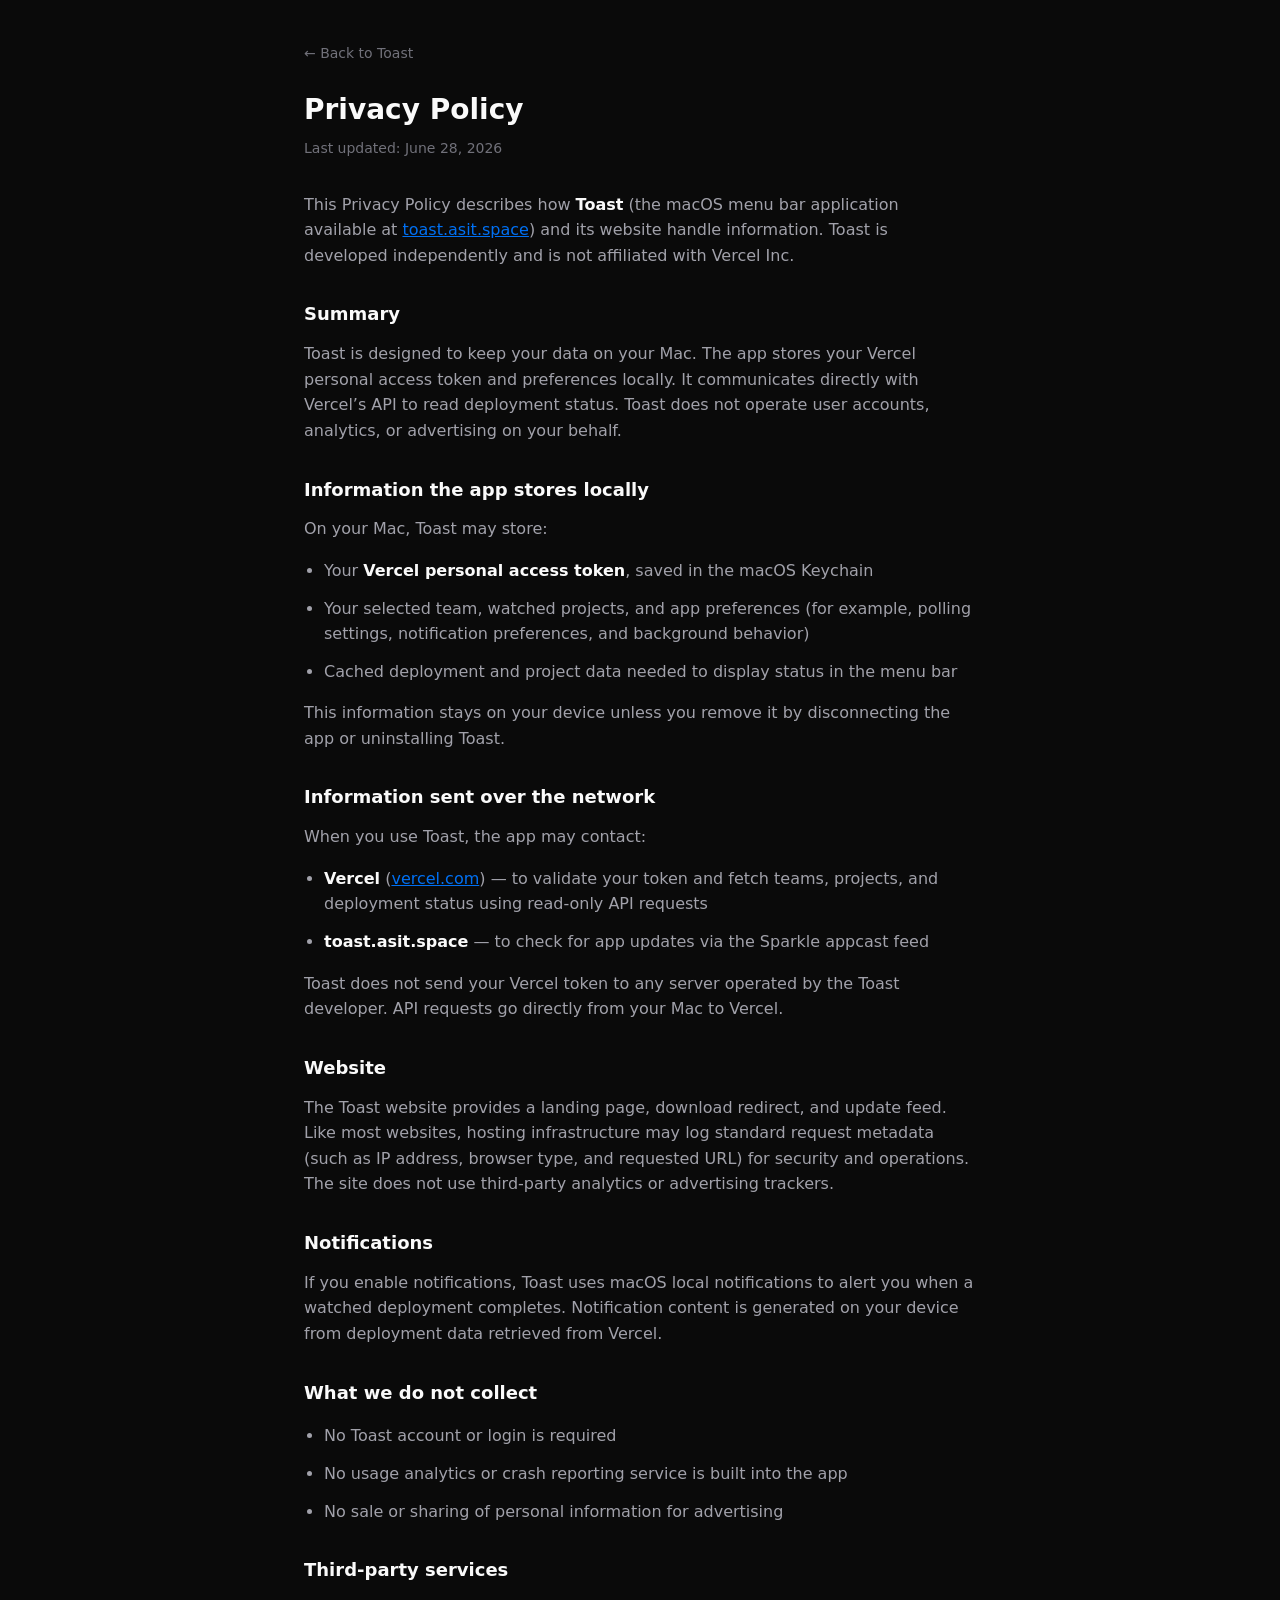
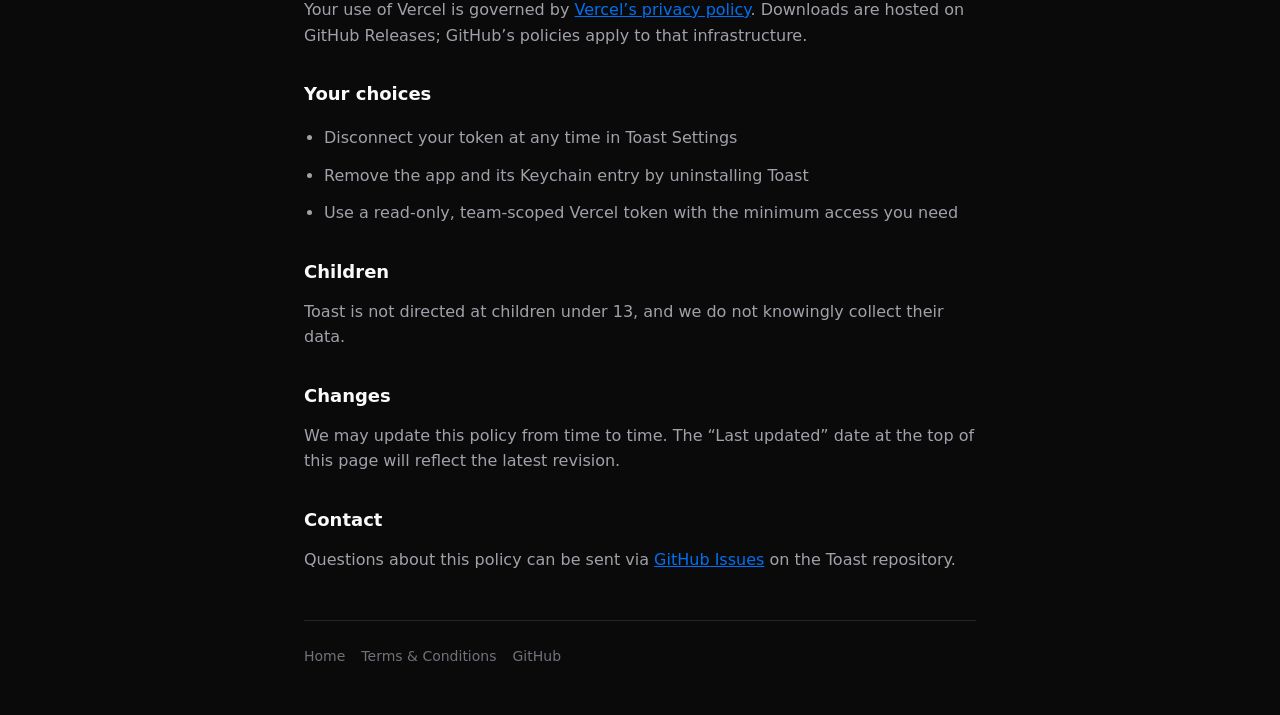
==== web/public/privacy/index.html @ bce1a6bd "Add privacy policy and terms pages to the website. Co-authored-by: Cursor <cursoragent@cursor.com>" ====
<!DOCTYPE html>
<html lang="en">
  <head>
    <meta charset="utf-8" />
    <meta name="viewport" content="width=device-width, initial-scale=1" />
    <title>Privacy Policy — Toast</title>
    <link rel="icon" href="/favicon.png" type="image/png" />
    <link rel="apple-touch-icon" href="/apple-touch-icon.png" />
    <meta
      name="description"
      content="Privacy policy for Toast, a macOS menu bar app for Vercel deployment status."
    />
    <style>
      :root {
        color-scheme: light dark;
        font-family: system-ui, -apple-system, BlinkMacSystemFont, "Segoe UI", sans-serif;
        line-height: 1.6;
      }
      body {
        margin: 0;
        min-height: 100vh;
        background: #0a0a0a;
        color: #fafafa;
      }
      main {
        max-width: 42rem;
        margin: 0 auto;
        padding: 2.5rem 1.5rem 3rem;
      }
      .back {
        display: inline-block;
        margin-bottom: 1.5rem;
        color: #71717a;
        text-decoration: none;
        font-size: 0.875rem;
      }
      .back:hover {
        color: #a1a1aa;
      }
      h1 {
        font-size: 1.75rem;
        margin: 0 0 0.25rem;
      }
      .updated {
        color: #71717a;
        font-size: 0.875rem;
        margin: 0 0 2rem;
      }
      h2 {
        font-size: 1.125rem;
        margin: 2rem 0 0.75rem;
      }
      p,
      li {
        color: #a1a1aa;
        margin: 0.75rem 0;
      }
      ul {
        padding-left: 1.25rem;
      }
      a {
        color: #0070f3;
      }
      strong {
        color: #fafafa;
      }
      footer {
        margin-top: 3rem;
        padding-top: 1.5rem;
        border-top: 1px solid #27272a;
        font-size: 0.875rem;
      }
      footer nav {
        display: flex;
        flex-wrap: wrap;
        gap: 1rem;
      }
      footer a {
        color: #71717a;
        text-decoration: none;
      }
      footer a:hover {
        color: #a1a1aa;
      }
    </style>
  </head>
  <body>
    <main>
      <a class="back" href="/">← Back to Toast</a>
      <h1>Privacy Policy</h1>
      <p class="updated">Last updated: June 28, 2026</p>

      <p>
        This Privacy Policy describes how <strong>Toast</strong> (the macOS menu bar application
        available at <a href="https://toast.asit.space/">toast.asit.space</a>) and its website
        handle information. Toast is developed independently and is not affiliated with Vercel Inc.
      </p>

      <h2>Summary</h2>
      <p>
        Toast is designed to keep your data on your Mac. The app stores your Vercel personal access
        token and preferences locally. It communicates directly with Vercel’s API to read deployment
        status. Toast does not operate user accounts, analytics, or advertising on your behalf.
      </p>

      <h2>Information the app stores locally</h2>
      <p>On your Mac, Toast may store:</p>
      <ul>
        <li>
          Your <strong>Vercel personal access token</strong>, saved in the macOS Keychain
        </li>
        <li>
          Your selected team, watched projects, and app preferences (for example, polling settings,
          notification preferences, and background behavior)
        </li>
        <li>
          Cached deployment and project data needed to display status in the menu bar
        </li>
      </ul>
      <p>
        This information stays on your device unless you remove it by disconnecting the app or
        uninstalling Toast.
      </p>

      <h2>Information sent over the network</h2>
      <p>When you use Toast, the app may contact:</p>
      <ul>
        <li>
          <strong>Vercel</strong> (<a href="https://vercel.com">vercel.com</a>) — to validate your
          token and fetch teams, projects, and deployment status using read-only API requests
        </li>
        <li>
          <strong>toast.asit.space</strong> — to check for app updates via the Sparkle appcast feed
        </li>
      </ul>
      <p>
        Toast does not send your Vercel token to any server operated by the Toast developer. API
        requests go directly from your Mac to Vercel.
      </p>

      <h2>Website</h2>
      <p>
        The Toast website provides a landing page, download redirect, and update feed. Like most
        websites, hosting infrastructure may log standard request metadata (such as IP address,
        browser type, and requested URL) for security and operations. The site does not use
        third-party analytics or advertising trackers.
      </p>

      <h2>Notifications</h2>
      <p>
        If you enable notifications, Toast uses macOS local notifications to alert you when a
        watched deployment completes. Notification content is generated on your device from
        deployment data retrieved from Vercel.
      </p>

      <h2>What we do not collect</h2>
      <ul>
        <li>No Toast account or login is required</li>
        <li>No usage analytics or crash reporting service is built into the app</li>
        <li>No sale or sharing of personal information for advertising</li>
      </ul>

      <h2>Third-party services</h2>
      <p>
        Your use of Vercel is governed by
        <a href="https://vercel.com/legal/privacy-policy">Vercel’s privacy policy</a>. Downloads are
        hosted on GitHub Releases; GitHub’s policies apply to that infrastructure.
      </p>

      <h2>Your choices</h2>
      <ul>
        <li>Disconnect your token at any time in Toast Settings</li>
        <li>Remove the app and its Keychain entry by uninstalling Toast</li>
        <li>Use a read-only, team-scoped Vercel token with the minimum access you need</li>
      </ul>

      <h2>Children</h2>
      <p>Toast is not directed at children under 13, and we do not knowingly collect their data.</p>

      <h2>Changes</h2>
      <p>
        We may update this policy from time to time. The “Last updated” date at the top of this page
        will reflect the latest revision.
      </p>

      <h2>Contact</h2>
      <p>
        Questions about this policy can be sent via
        <a href="https://github.com/asitkhanda/toast/issues">GitHub Issues</a> on the Toast
        repository.
      </p>

      <footer>
        <nav>
          <a href="/">Home</a>
          <a href="/terms">Terms &amp; Conditions</a>
          <a href="https://github.com/asitkhanda/toast">GitHub</a>
        </nav>
      </footer>
    </main>
  </body>
</html>
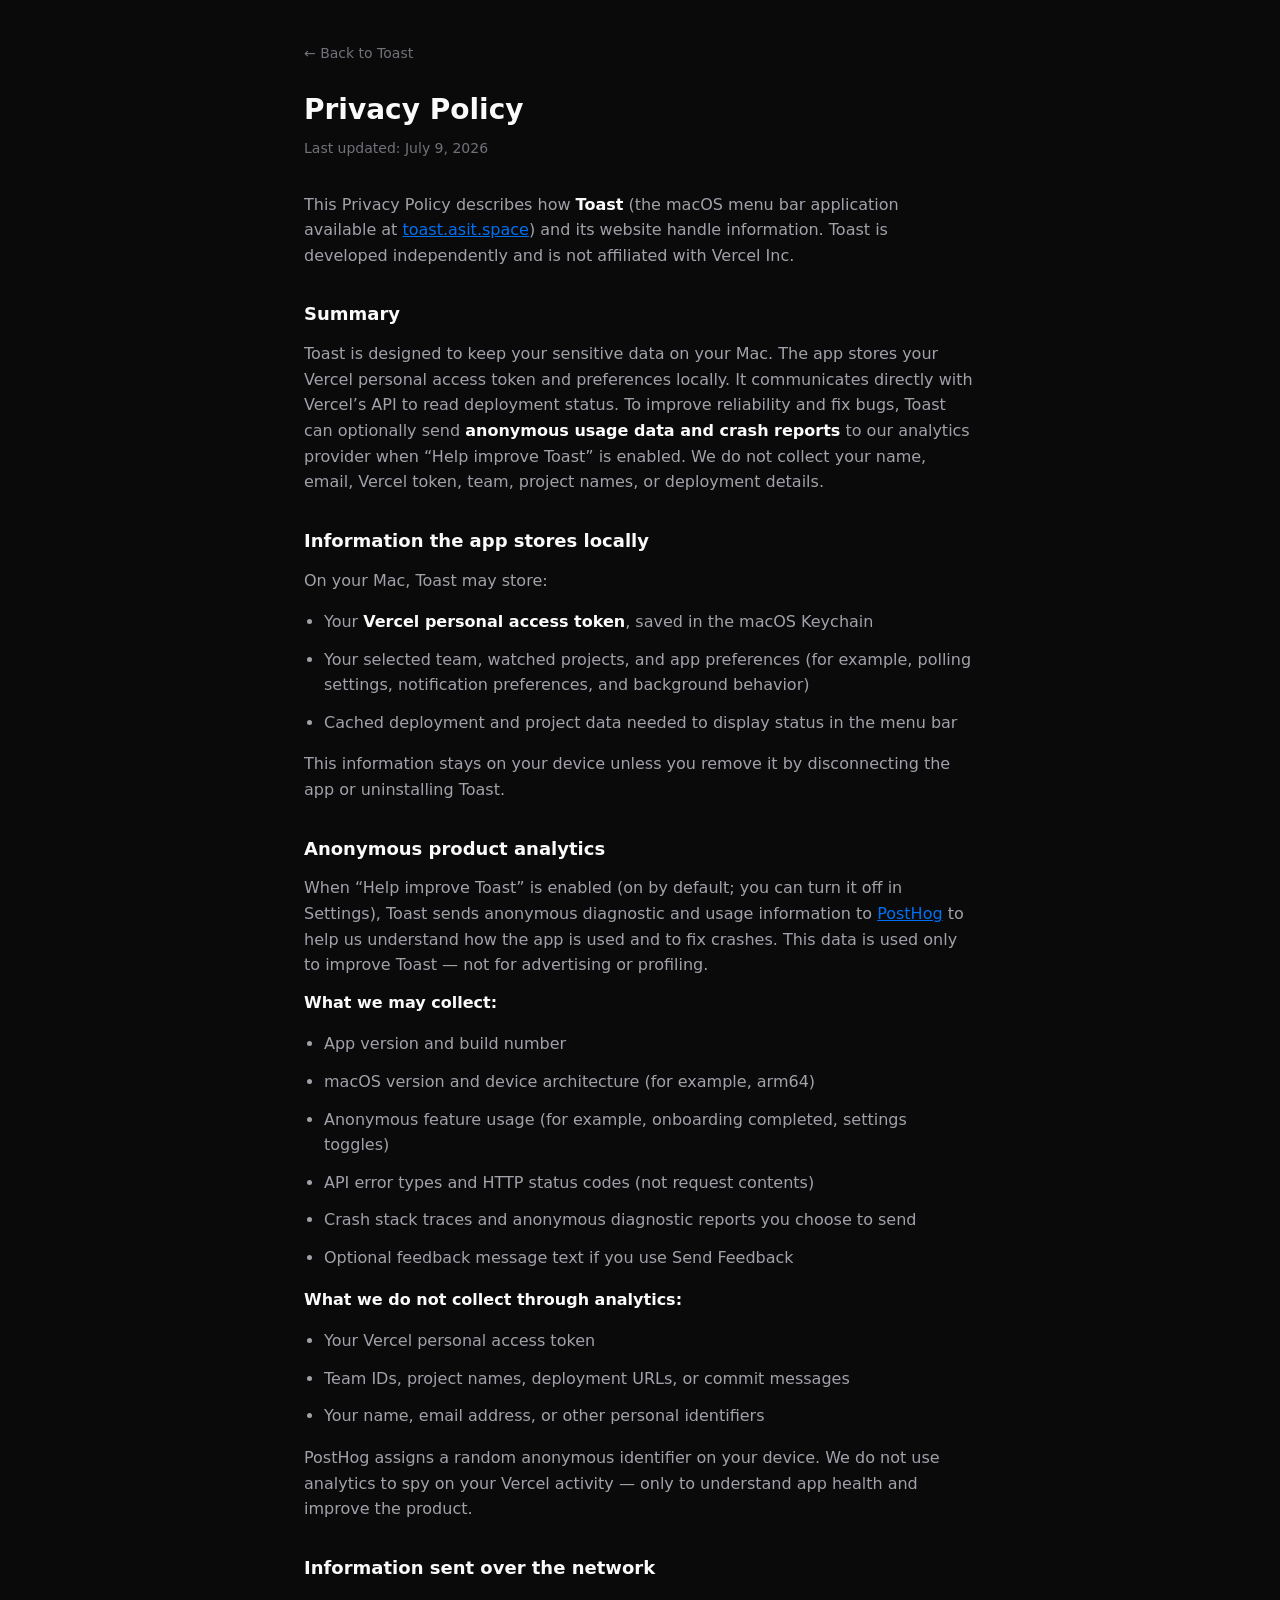
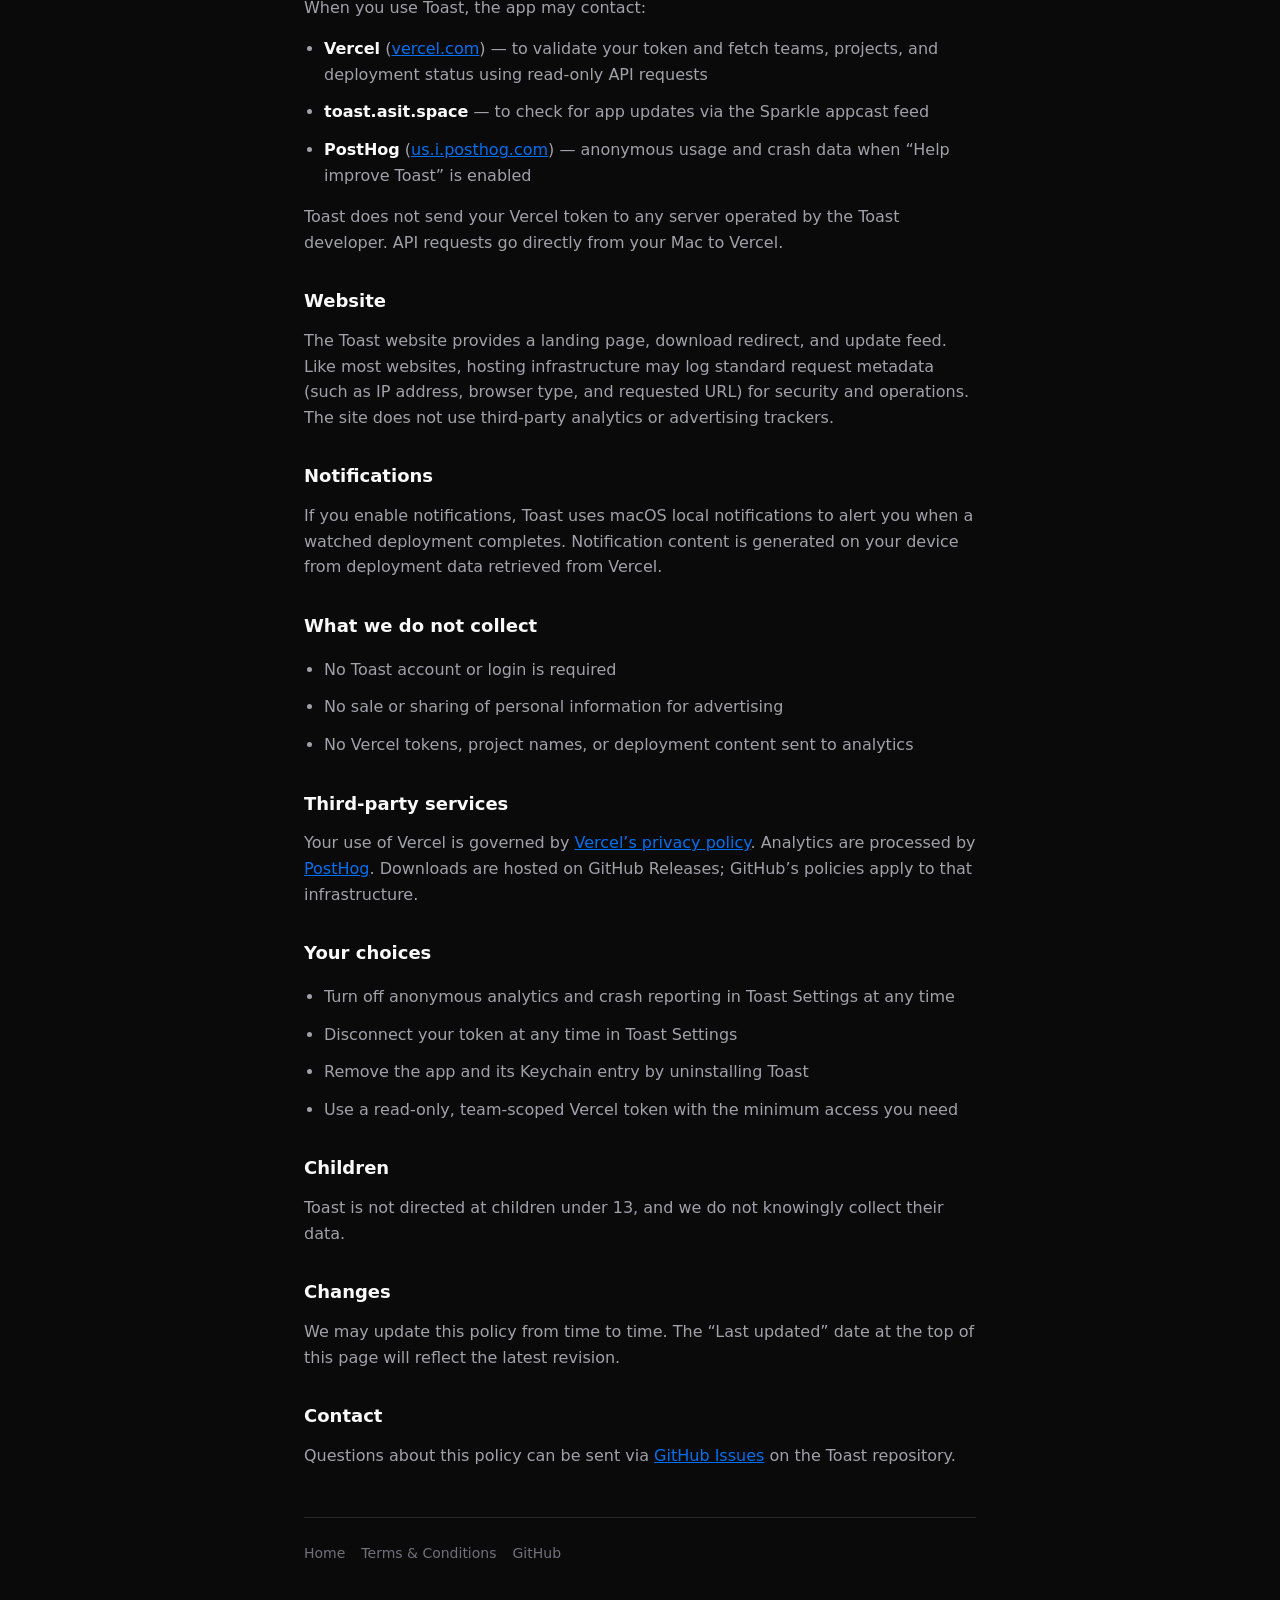
==== commit 5a3d278a: "Add PostHog analytics, crash reporting, and feedback (v0.4.0). Introduce opt-out anonymous analytics" ====
--- a/web/public/privacy/index.html
+++ b/web/public/privacy/index.html
@@ -88,7 +88,7 @@
     <main>
       <a class="back" href="/">← Back to Toast</a>
       <h1>Privacy Policy</h1>
-      <p class="updated">Last updated: June 28, 2026</p>
+      <p class="updated">Last updated: July 9, 2026</p>
 
       <p>
         This Privacy Policy describes how <strong>Toast</strong> (the macOS menu bar application
@@ -98,9 +98,12 @@
 
       <h2>Summary</h2>
       <p>
-        Toast is designed to keep your data on your Mac. The app stores your Vercel personal access
-        token and preferences locally. It communicates directly with Vercel’s API to read deployment
-        status. Toast does not operate user accounts, analytics, or advertising on your behalf.
+        Toast is designed to keep your sensitive data on your Mac. The app stores your Vercel
+        personal access token and preferences locally. It communicates directly with Vercel’s API
+        to read deployment status. To improve reliability and fix bugs, Toast can optionally send
+        <strong>anonymous usage data and crash reports</strong> to our analytics provider when
+        “Help improve Toast” is enabled. We do not collect your name, email, Vercel token, team,
+        project names, or deployment details.
       </p>
 
       <h2>Information the app stores locally</h2>
@@ -122,6 +125,34 @@
         uninstalling Toast.
       </p>
 
+      <h2>Anonymous product analytics</h2>
+      <p>
+        When “Help improve Toast” is enabled (on by default; you can turn it off in Settings),
+        Toast sends anonymous diagnostic and usage information to
+        <a href="https://posthog.com/privacy">PostHog</a> to help us understand how the app is
+        used and to fix crashes. This data is used only to improve Toast — not for advertising or
+        profiling.
+      </p>
+      <p><strong>What we may collect:</strong></p>
+      <ul>
+        <li>App version and build number</li>
+        <li>macOS version and device architecture (for example, arm64)</li>
+        <li>Anonymous feature usage (for example, onboarding completed, settings toggles)</li>
+        <li>API error types and HTTP status codes (not request contents)</li>
+        <li>Crash stack traces and anonymous diagnostic reports you choose to send</li>
+        <li>Optional feedback message text if you use Send Feedback</li>
+      </ul>
+      <p><strong>What we do not collect through analytics:</strong></p>
+      <ul>
+        <li>Your Vercel personal access token</li>
+        <li>Team IDs, project names, deployment URLs, or commit messages</li>
+        <li>Your name, email address, or other personal identifiers</li>
+      </ul>
+      <p>
+        PostHog assigns a random anonymous identifier on your device. We do not use analytics to
+        spy on your Vercel activity — only to understand app health and improve the product.
+      </p>
+
       <h2>Information sent over the network</h2>
       <p>When you use Toast, the app may contact:</p>
       <ul>
@@ -131,6 +162,10 @@
         </li>
         <li>
           <strong>toast.asit.space</strong> — to check for app updates via the Sparkle appcast feed
+        </li>
+        <li>
+          <strong>PostHog</strong> (<a href="https://us.i.posthog.com">us.i.posthog.com</a>) —
+          anonymous usage and crash data when “Help improve Toast” is enabled
         </li>
       </ul>
       <p>
@@ -156,19 +191,22 @@
       <h2>What we do not collect</h2>
       <ul>
         <li>No Toast account or login is required</li>
-        <li>No usage analytics or crash reporting service is built into the app</li>
         <li>No sale or sharing of personal information for advertising</li>
+        <li>No Vercel tokens, project names, or deployment content sent to analytics</li>
       </ul>
 
       <h2>Third-party services</h2>
       <p>
         Your use of Vercel is governed by
-        <a href="https://vercel.com/legal/privacy-policy">Vercel’s privacy policy</a>. Downloads are
-        hosted on GitHub Releases; GitHub’s policies apply to that infrastructure.
+        <a href="https://vercel.com/legal/privacy-policy">Vercel’s privacy policy</a>. Analytics are
+        processed by
+        <a href="https://posthog.com/privacy">PostHog</a>. Downloads are hosted on GitHub
+        Releases; GitHub’s policies apply to that infrastructure.
       </p>
 
       <h2>Your choices</h2>
       <ul>
+        <li>Turn off anonymous analytics and crash reporting in Toast Settings at any time</li>
         <li>Disconnect your token at any time in Toast Settings</li>
         <li>Remove the app and its Keychain entry by uninstalling Toast</li>
         <li>Use a read-only, team-scoped Vercel token with the minimum access you need</li>
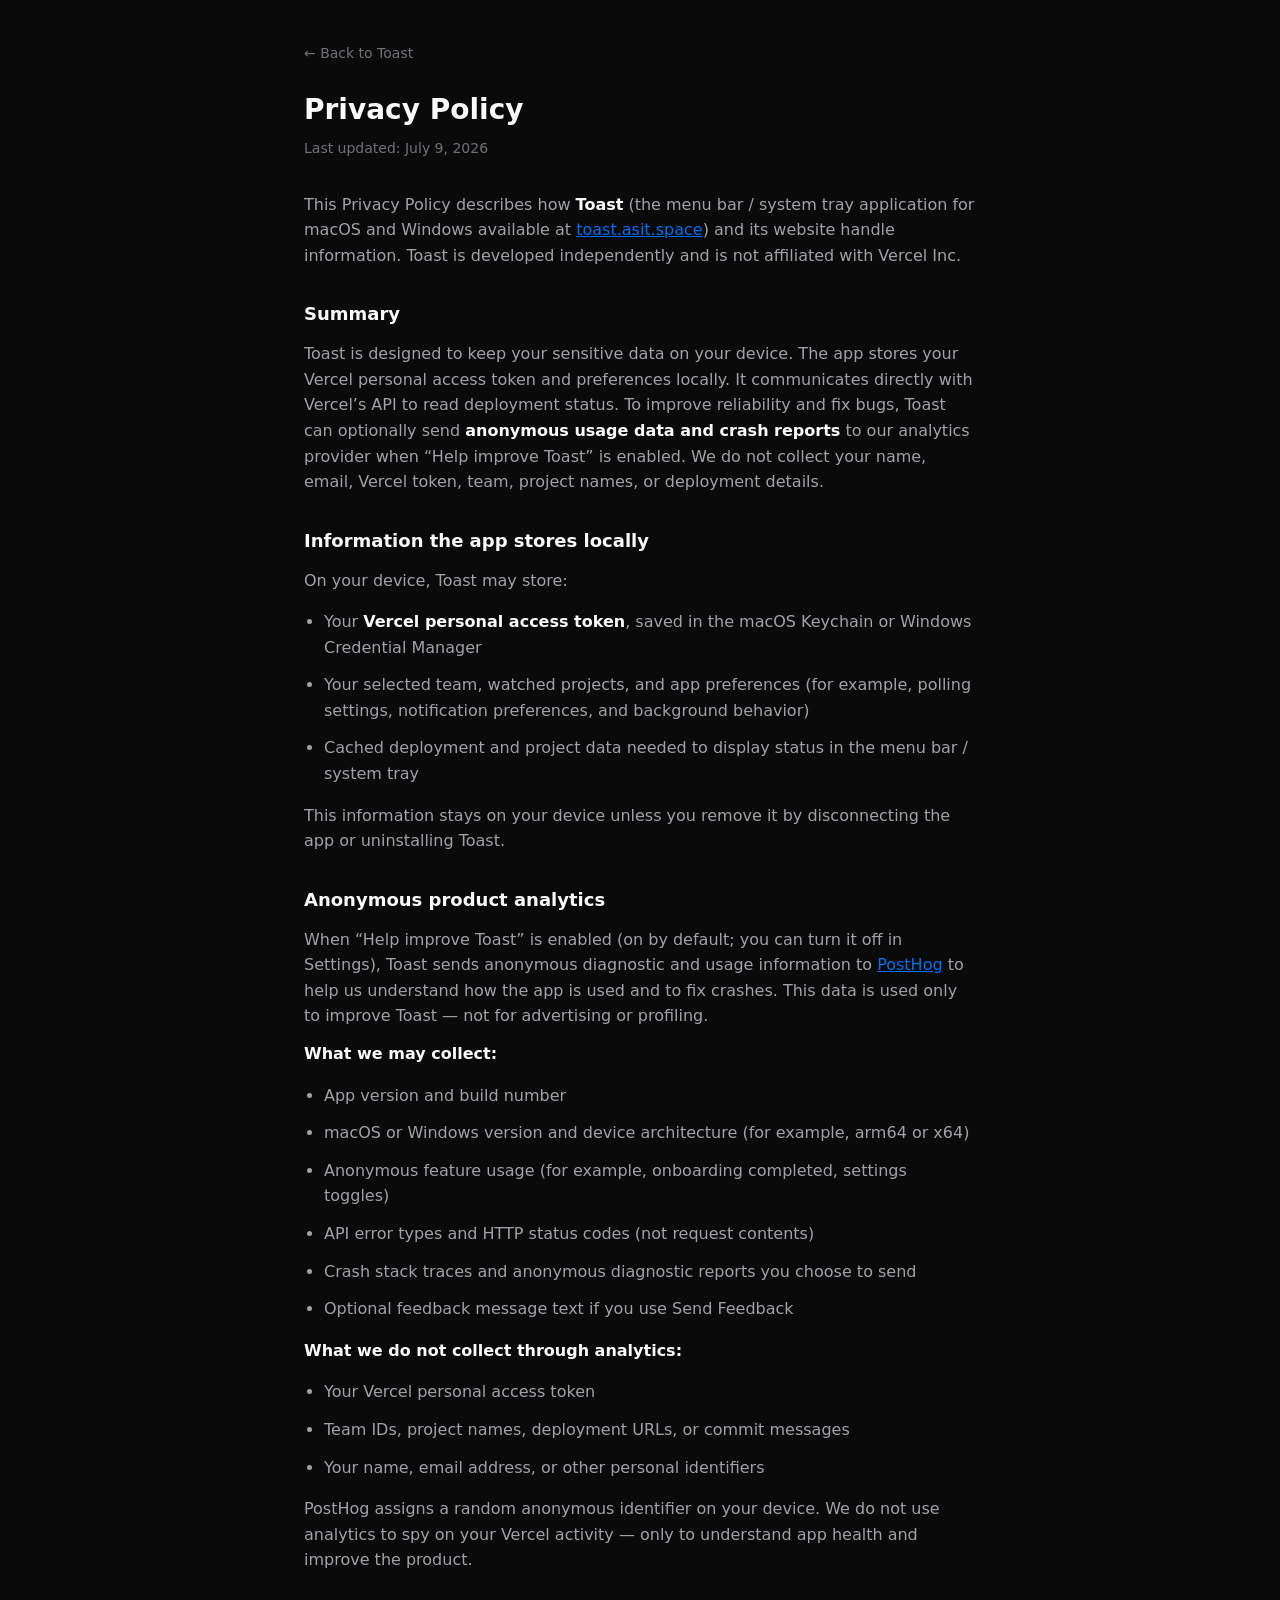
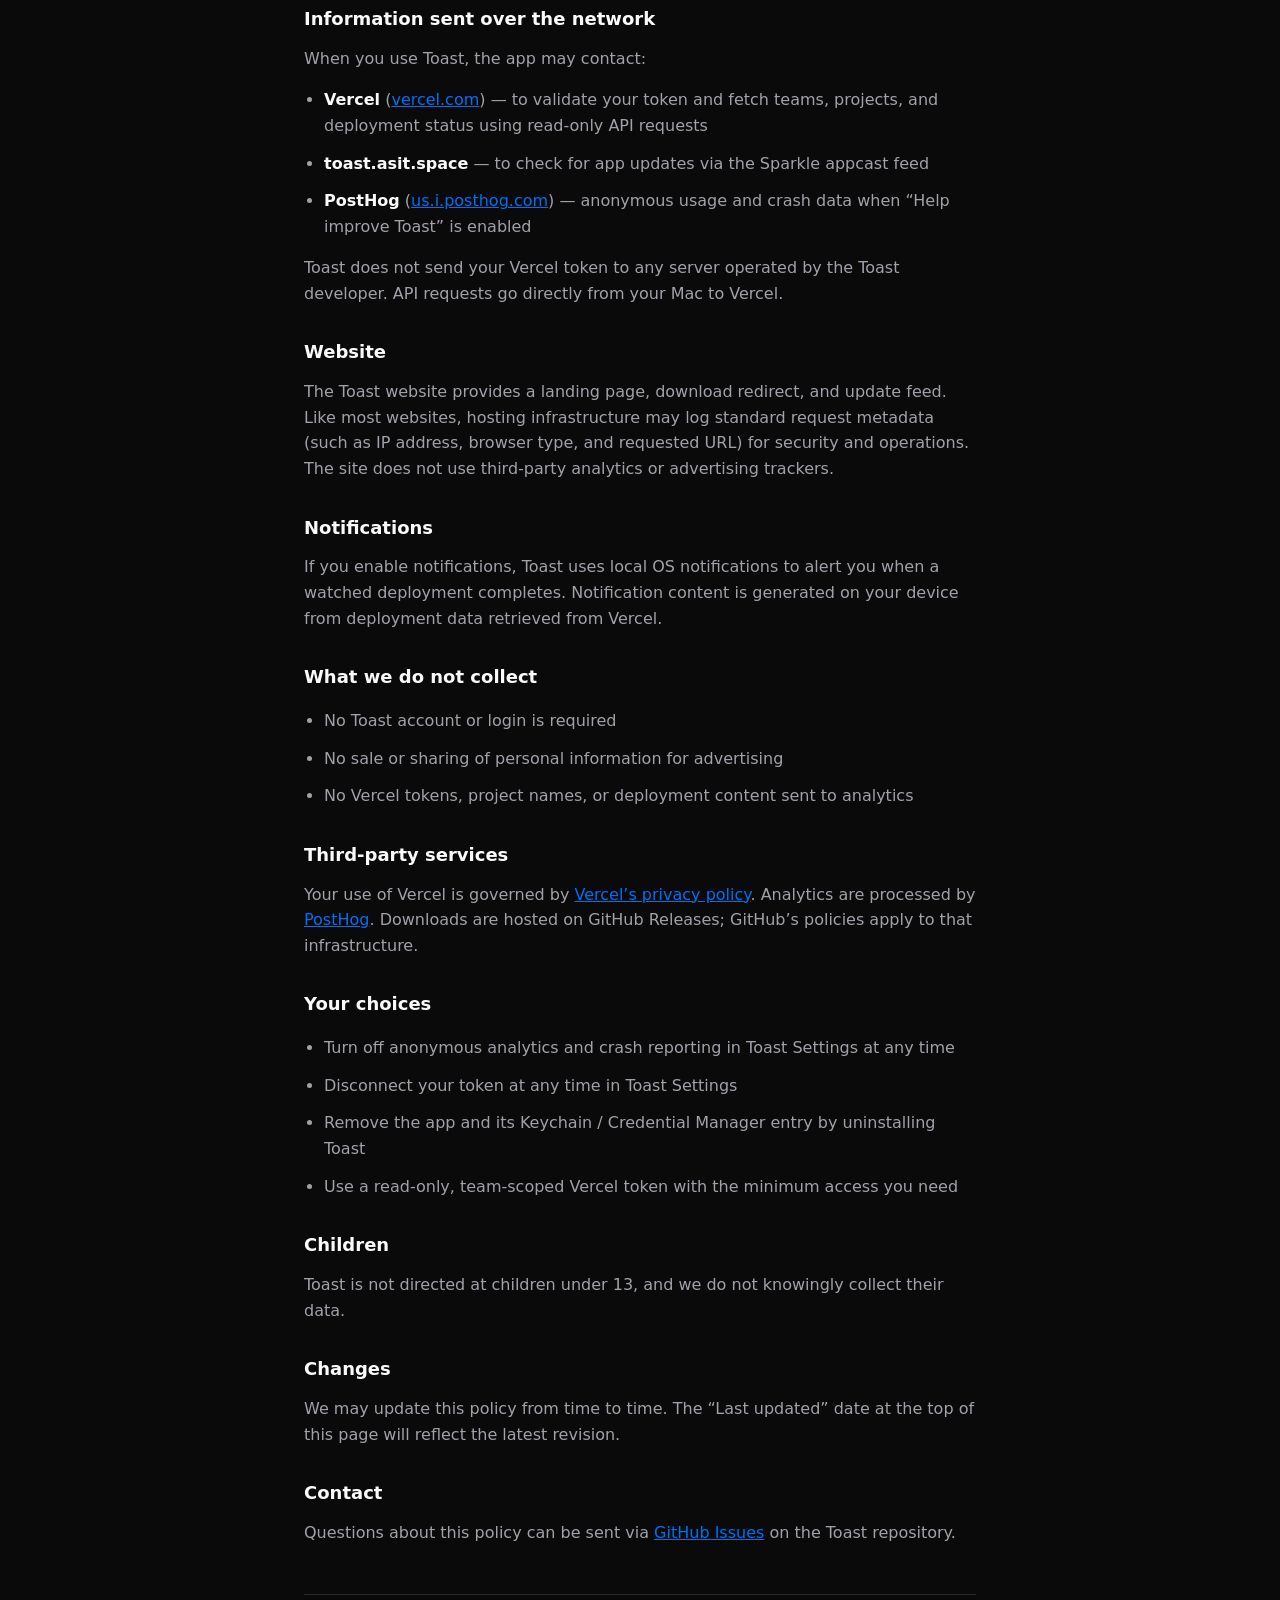
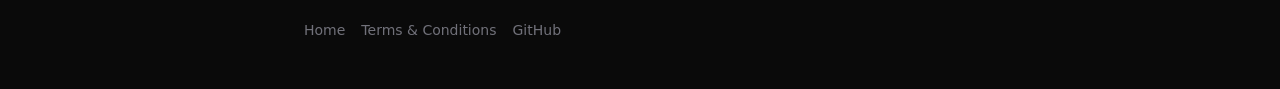
==== commit 538da650: "Add Windows Toast app (toast-win) and dual Mac/Windows download. Ship a WinUI 3 system-tray sibling " ====
--- a/web/public/privacy/index.html
+++ b/web/public/privacy/index.html
@@ -8,7 +8,7 @@
     <link rel="apple-touch-icon" href="/apple-touch-icon.png" />
     <meta
       name="description"
-      content="Privacy policy for Toast, a macOS menu bar app for Vercel deployment status."
+      content="Privacy policy for Toast, a menu bar / system tray app for Vercel deployment status."
     />
     <style>
       :root {
@@ -91,14 +91,15 @@
       <p class="updated">Last updated: July 9, 2026</p>
 
       <p>
-        This Privacy Policy describes how <strong>Toast</strong> (the macOS menu bar application
-        available at <a href="https://toast.asit.space/">toast.asit.space</a>) and its website
+        This Privacy Policy describes how <strong>Toast</strong> (the menu bar / system tray
+        application for macOS and Windows available at
+        <a href="https://toast.asit.space/">toast.asit.space</a>) and its website
         handle information. Toast is developed independently and is not affiliated with Vercel Inc.
       </p>
 
       <h2>Summary</h2>
       <p>
-        Toast is designed to keep your sensitive data on your Mac. The app stores your Vercel
+        Toast is designed to keep your sensitive data on your device. The app stores your Vercel
         personal access token and preferences locally. It communicates directly with Vercel’s API
         to read deployment status. To improve reliability and fix bugs, Toast can optionally send
         <strong>anonymous usage data and crash reports</strong> to our analytics provider when
@@ -107,17 +108,18 @@
       </p>
 
       <h2>Information the app stores locally</h2>
-      <p>On your Mac, Toast may store:</p>
-      <ul>
-        <li>
-          Your <strong>Vercel personal access token</strong>, saved in the macOS Keychain
+      <p>On your device, Toast may store:</p>
+      <ul>
+        <li>
+          Your <strong>Vercel personal access token</strong>, saved in the macOS Keychain or
+          Windows Credential Manager
         </li>
         <li>
           Your selected team, watched projects, and app preferences (for example, polling settings,
           notification preferences, and background behavior)
         </li>
         <li>
-          Cached deployment and project data needed to display status in the menu bar
+          Cached deployment and project data needed to display status in the menu bar / system tray
         </li>
       </ul>
       <p>
@@ -136,7 +138,7 @@
       <p><strong>What we may collect:</strong></p>
       <ul>
         <li>App version and build number</li>
-        <li>macOS version and device architecture (for example, arm64)</li>
+        <li>macOS or Windows version and device architecture (for example, arm64 or x64)</li>
         <li>Anonymous feature usage (for example, onboarding completed, settings toggles)</li>
         <li>API error types and HTTP status codes (not request contents)</li>
         <li>Crash stack traces and anonymous diagnostic reports you choose to send</li>
@@ -183,7 +185,7 @@
 
       <h2>Notifications</h2>
       <p>
-        If you enable notifications, Toast uses macOS local notifications to alert you when a
+        If you enable notifications, Toast uses local OS notifications to alert you when a
         watched deployment completes. Notification content is generated on your device from
         deployment data retrieved from Vercel.
       </p>
@@ -208,7 +210,7 @@
       <ul>
         <li>Turn off anonymous analytics and crash reporting in Toast Settings at any time</li>
         <li>Disconnect your token at any time in Toast Settings</li>
-        <li>Remove the app and its Keychain entry by uninstalling Toast</li>
+        <li>Remove the app and its Keychain / Credential Manager entry by uninstalling Toast</li>
         <li>Use a read-only, team-scoped Vercel token with the minimum access you need</li>
       </ul>
 
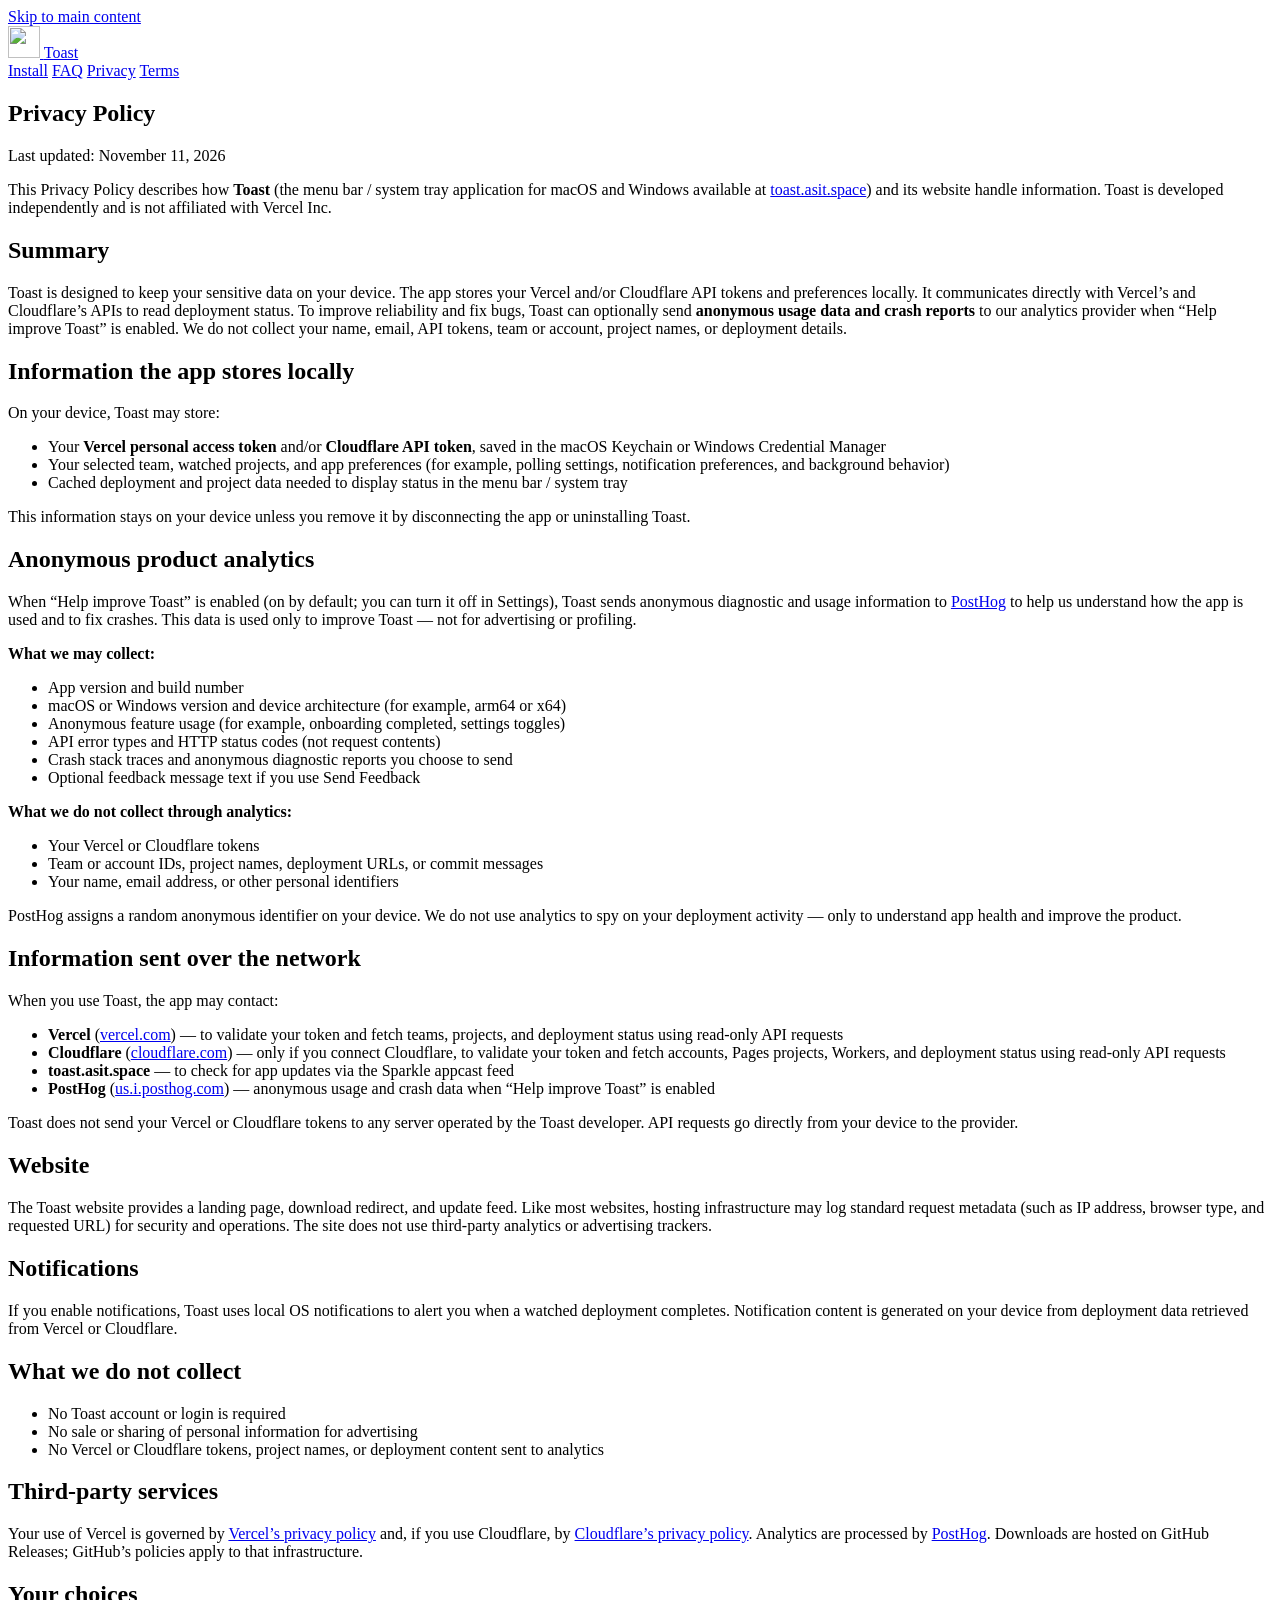
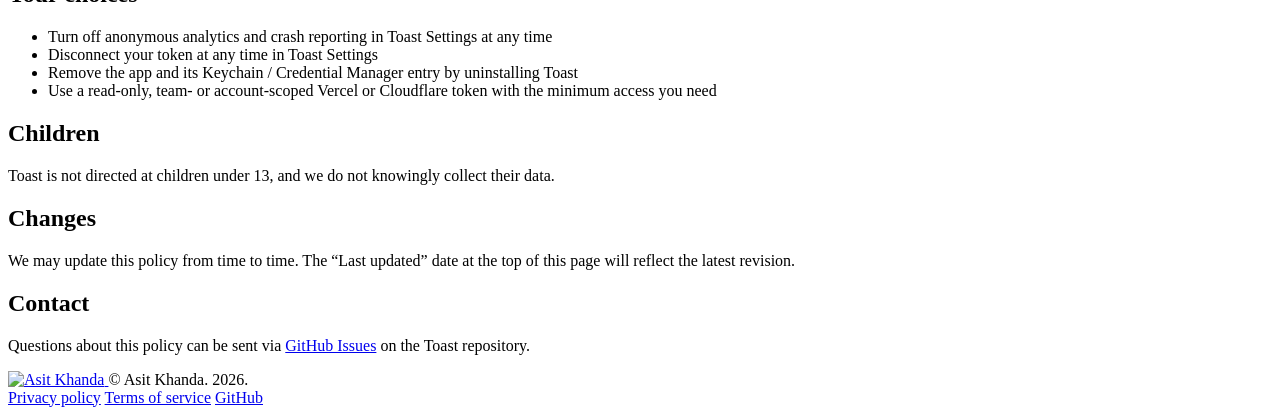
==== commit 7b3a2e4b: "Release 0.5.0: Cloudflare support and a redesigned Toast - Add Cloudflare Pages and Workers (real Wo" ====
--- a/web/public/privacy/index.html
+++ b/web/public/privacy/index.html
@@ -3,92 +3,37 @@
   <head>
     <meta charset="utf-8" />
     <meta name="viewport" content="width=device-width, initial-scale=1" />
+    <meta name="color-scheme" content="light dark" />
     <title>Privacy Policy — Toast</title>
+    <meta name="description" content="Privacy policy for Toast, a menu bar and system tray app for Vercel and Cloudflare deployment status." />
     <link rel="icon" href="/favicon.png" type="image/png" />
     <link rel="apple-touch-icon" href="/apple-touch-icon.png" />
-    <meta
-      name="description"
-      content="Privacy policy for Toast, a menu bar / system tray app for Vercel deployment status."
-    />
-    <style>
-      :root {
-        color-scheme: light dark;
-        font-family: system-ui, -apple-system, BlinkMacSystemFont, "Segoe UI", sans-serif;
-        line-height: 1.6;
-      }
-      body {
-        margin: 0;
-        min-height: 100vh;
-        background: #0a0a0a;
-        color: #fafafa;
-      }
-      main {
-        max-width: 42rem;
-        margin: 0 auto;
-        padding: 2.5rem 1.5rem 3rem;
-      }
-      .back {
-        display: inline-block;
-        margin-bottom: 1.5rem;
-        color: #71717a;
-        text-decoration: none;
-        font-size: 0.875rem;
-      }
-      .back:hover {
-        color: #a1a1aa;
-      }
-      h1 {
-        font-size: 1.75rem;
-        margin: 0 0 0.25rem;
-      }
-      .updated {
-        color: #71717a;
-        font-size: 0.875rem;
-        margin: 0 0 2rem;
-      }
-      h2 {
-        font-size: 1.125rem;
-        margin: 2rem 0 0.75rem;
-      }
-      p,
-      li {
-        color: #a1a1aa;
-        margin: 0.75rem 0;
-      }
-      ul {
-        padding-left: 1.25rem;
-      }
-      a {
-        color: #0070f3;
-      }
-      strong {
-        color: #fafafa;
-      }
-      footer {
-        margin-top: 3rem;
-        padding-top: 1.5rem;
-        border-top: 1px solid #27272a;
-        font-size: 0.875rem;
-      }
-      footer nav {
-        display: flex;
-        flex-wrap: wrap;
-        gap: 1rem;
-      }
-      footer a {
-        color: #71717a;
-        text-decoration: none;
-      }
-      footer a:hover {
-        color: #a1a1aa;
-      }
-    </style>
+    <link rel="preconnect" href="https://fonts.googleapis.com" />
+    <link rel="preconnect" href="https://fonts.gstatic.com" crossorigin />
+    <link href="https://fonts.googleapis.com/css2?family=Crimson+Text:wght@600;700&display=swap" rel="stylesheet" />
+    <link rel="stylesheet" href="/site.css" />
   </head>
   <body>
-    <main>
-      <a class="back" href="/">← Back to Toast</a>
-      <h1>Privacy Policy</h1>
-      <p class="updated">Last updated: July 9, 2026</p>
+    <a class="skip-link" href="#main">Skip to main content</a>
+    <header class="site-header">
+      <div class="wrap">
+        <a class="brand" href="/">
+          <img src="/toast_logo.png" width="32" height="32" alt="" />
+          <span>Toast</span>
+        </a>
+        <nav class="site-nav" aria-label="Main">
+          <a href="/#install">Install</a>
+          <a href="/#faq">FAQ</a>
+          <a href="/privacy" aria-current="page">Privacy</a>
+          <a href="/terms">Terms</a>
+        </nav>
+      </div>
+    </header>
+    <main id="main">
+      <div class="wrap">
+        <article class="prose">
+<h1>Privacy Policy</h1>
+      <p class="updated">Last updated: November 11, 2026</p>
 
       <p>
         This Privacy Policy describes how <strong>Toast</strong> (the menu bar / system tray
@@ -100,10 +45,10 @@
       <h2>Summary</h2>
       <p>
         Toast is designed to keep your sensitive data on your device. The app stores your Vercel
-        personal access token and preferences locally. It communicates directly with Vercel’s API
-        to read deployment status. To improve reliability and fix bugs, Toast can optionally send
+        and/or Cloudflare API tokens and preferences locally. It communicates directly with
+        Vercel’s and Cloudflare’s APIs to read deployment status. To improve reliability and fix bugs, Toast can optionally send
         <strong>anonymous usage data and crash reports</strong> to our analytics provider when
-        “Help improve Toast” is enabled. We do not collect your name, email, Vercel token, team,
+        “Help improve Toast” is enabled. We do not collect your name, email, API tokens, team or account,
         project names, or deployment details.
       </p>
 
@@ -111,7 +56,7 @@
       <p>On your device, Toast may store:</p>
       <ul>
         <li>
-          Your <strong>Vercel personal access token</strong>, saved in the macOS Keychain or
+          Your <strong>Vercel personal access token</strong> and/or <strong>Cloudflare API token</strong>, saved in the macOS Keychain or
           Windows Credential Manager
         </li>
         <li>
@@ -146,13 +91,13 @@
       </ul>
       <p><strong>What we do not collect through analytics:</strong></p>
       <ul>
-        <li>Your Vercel personal access token</li>
-        <li>Team IDs, project names, deployment URLs, or commit messages</li>
+        <li>Your Vercel or Cloudflare tokens</li>
+        <li>Team or account IDs, project names, deployment URLs, or commit messages</li>
         <li>Your name, email address, or other personal identifiers</li>
       </ul>
       <p>
         PostHog assigns a random anonymous identifier on your device. We do not use analytics to
-        spy on your Vercel activity — only to understand app health and improve the product.
+        spy on your deployment activity — only to understand app health and improve the product.
       </p>
 
       <h2>Information sent over the network</h2>
@@ -163,6 +108,11 @@
           token and fetch teams, projects, and deployment status using read-only API requests
         </li>
         <li>
+          <strong>Cloudflare</strong> (<a href="https://cloudflare.com">cloudflare.com</a>) — only if
+          you connect Cloudflare, to validate your token and fetch accounts, Pages projects, Workers,
+          and deployment status using read-only API requests
+        </li>
+        <li>
           <strong>toast.asit.space</strong> — to check for app updates via the Sparkle appcast feed
         </li>
         <li>
@@ -171,8 +121,8 @@
         </li>
       </ul>
       <p>
-        Toast does not send your Vercel token to any server operated by the Toast developer. API
-        requests go directly from your Mac to Vercel.
+        Toast does not send your Vercel or Cloudflare tokens to any server operated by the Toast developer. API
+        requests go directly from your device to the provider.
       </p>
 
       <h2>Website</h2>
@@ -187,20 +137,22 @@
       <p>
         If you enable notifications, Toast uses local OS notifications to alert you when a
         watched deployment completes. Notification content is generated on your device from
-        deployment data retrieved from Vercel.
+        deployment data retrieved from Vercel or Cloudflare.
       </p>
 
       <h2>What we do not collect</h2>
       <ul>
         <li>No Toast account or login is required</li>
         <li>No sale or sharing of personal information for advertising</li>
-        <li>No Vercel tokens, project names, or deployment content sent to analytics</li>
+        <li>No Vercel or Cloudflare tokens, project names, or deployment content sent to analytics</li>
       </ul>
 
       <h2>Third-party services</h2>
       <p>
         Your use of Vercel is governed by
-        <a href="https://vercel.com/legal/privacy-policy">Vercel’s privacy policy</a>. Analytics are
+        <a href="https://vercel.com/legal/privacy-policy">Vercel’s privacy policy</a> and, if you use
+        Cloudflare, by
+        <a href="https://www.cloudflare.com/privacypolicy/">Cloudflare’s privacy policy</a>. Analytics are
         processed by
         <a href="https://posthog.com/privacy">PostHog</a>. Downloads are hosted on GitHub
         Releases; GitHub’s policies apply to that infrastructure.
@@ -211,7 +163,7 @@
         <li>Turn off anonymous analytics and crash reporting in Toast Settings at any time</li>
         <li>Disconnect your token at any time in Toast Settings</li>
         <li>Remove the app and its Keychain / Credential Manager entry by uninstalling Toast</li>
-        <li>Use a read-only, team-scoped Vercel token with the minimum access you need</li>
+        <li>Use a read-only, team- or account-scoped Vercel or Cloudflare token with the minimum access you need</li>
       </ul>
 
       <h2>Children</h2>
@@ -229,14 +181,23 @@
         <a href="https://github.com/asitkhanda/toast/issues">GitHub Issues</a> on the Toast
         repository.
       </p>
-
-      <footer>
-        <nav>
-          <a href="/">Home</a>
-          <a href="/terms">Terms &amp; Conditions</a>
+        </article>
+      </div>
+    </main>
+    <footer class="site-footer">
+      <div class="wrap">
+        <div class="footer-left">
+          <a class="footer-brand" href="https://asit.space" rel="noopener noreferrer">
+            <img src="/AKLogo.png" width="700" height="150" alt="Asit Khanda" />
+          </a>
+          <span>© Asit Khanda. 2026.</span>
+        </div>
+        <nav class="footer-right" aria-label="Legal">
+          <a href="/privacy">Privacy policy</a>
+          <a href="/terms">Terms of service</a>
           <a href="https://github.com/asitkhanda/toast">GitHub</a>
         </nav>
-      </footer>
-    </main>
+      </div>
+    </footer>
   </body>
 </html>
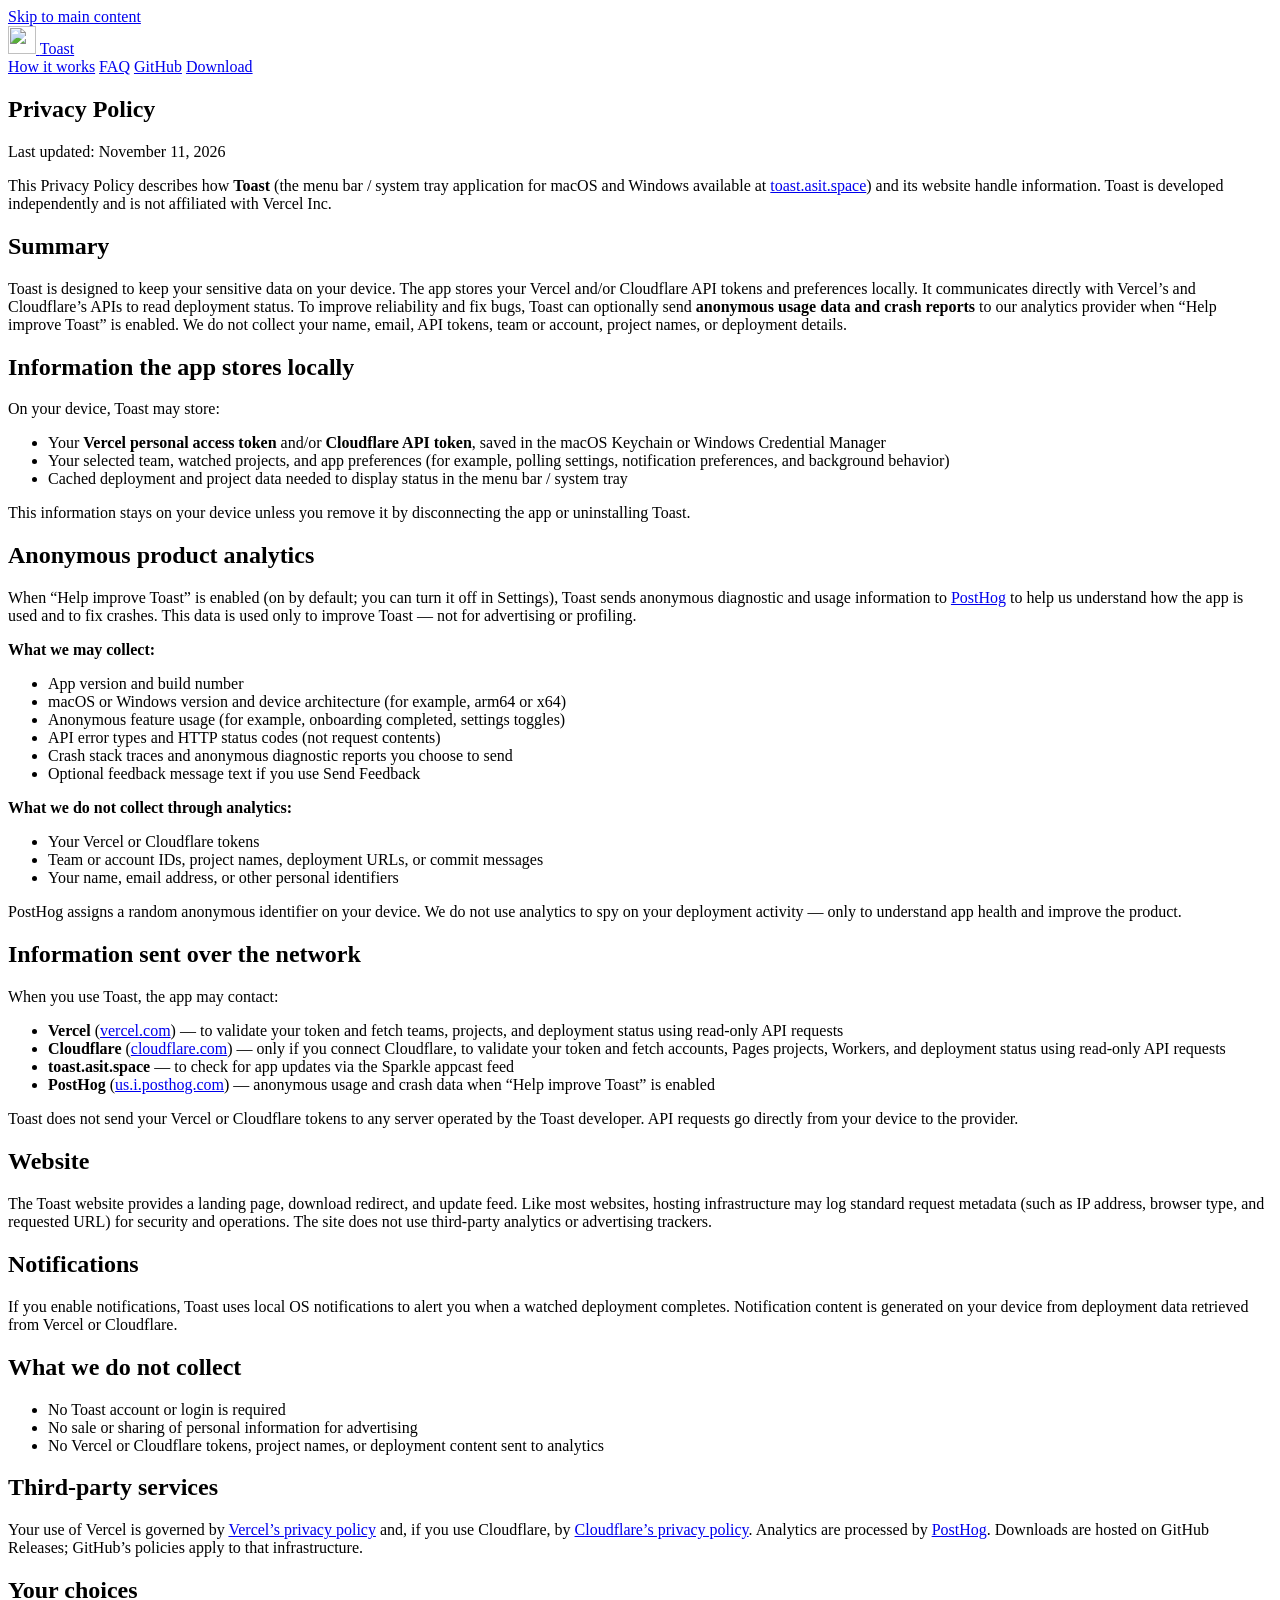
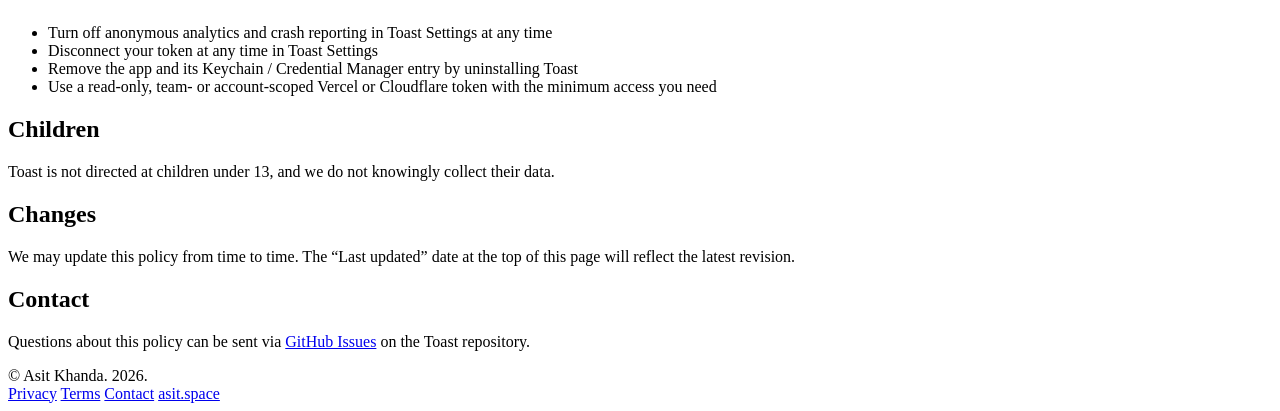
==== commit d1449a05: "Redesign the website in a clean, Apple-style layout with real app screenshots - Rebuild index and sh" ====
--- a/web/public/privacy/index.html
+++ b/web/public/privacy/index.html
@@ -8,24 +8,21 @@
     <meta name="description" content="Privacy policy for Toast, a menu bar and system tray app for Vercel and Cloudflare deployment status." />
     <link rel="icon" href="/favicon.png" type="image/png" />
     <link rel="apple-touch-icon" href="/apple-touch-icon.png" />
-    <link rel="preconnect" href="https://fonts.googleapis.com" />
-    <link rel="preconnect" href="https://fonts.gstatic.com" crossorigin />
-    <link href="https://fonts.googleapis.com/css2?family=Crimson+Text:wght@600;700&display=swap" rel="stylesheet" />
     <link rel="stylesheet" href="/site.css" />
   </head>
   <body>
     <a class="skip-link" href="#main">Skip to main content</a>
     <header class="site-header">
-      <div class="wrap">
+      <div class="wrap nav">
         <a class="brand" href="/">
-          <img src="/toast_logo.png" width="32" height="32" alt="" />
+          <img src="/toast_logo.png" width="28" height="28" alt="" />
           <span>Toast</span>
         </a>
         <nav class="site-nav" aria-label="Main">
-          <a href="/#install">Install</a>
+          <a href="/#setup">How it works</a>
           <a href="/#faq">FAQ</a>
-          <a href="/privacy" aria-current="page">Privacy</a>
-          <a href="/terms">Terms</a>
+          <a href="https://github.com/asitkhanda/toast" rel="noopener noreferrer">GitHub</a>
+          <a class="btn btn-small" href="/download">Download</a>
         </nav>
       </div>
     </header>
@@ -186,16 +183,12 @@
     </main>
     <footer class="site-footer">
       <div class="wrap">
-        <div class="footer-left">
-          <a class="footer-brand" href="https://asit.space" rel="noopener noreferrer">
-            <img src="/AKLogo.png" width="700" height="150" alt="Asit Khanda" />
-          </a>
-          <span>© Asit Khanda. 2026.</span>
-        </div>
-        <nav class="footer-right" aria-label="Legal">
-          <a href="/privacy">Privacy policy</a>
-          <a href="/terms">Terms of service</a>
-          <a href="https://github.com/asitkhanda/toast">GitHub</a>
+        <span>© Asit Khanda. 2026.</span>
+        <nav class="footer-links" aria-label="Legal">
+          <a href="/privacy" aria-current="page">Privacy</a>
+          <a href="/terms">Terms</a>
+          <a href="mailto:asit@hey.com">Contact</a>
+          <a href="https://asit.space" rel="noopener noreferrer">asit.space</a>
         </nav>
       </div>
     </footer>
